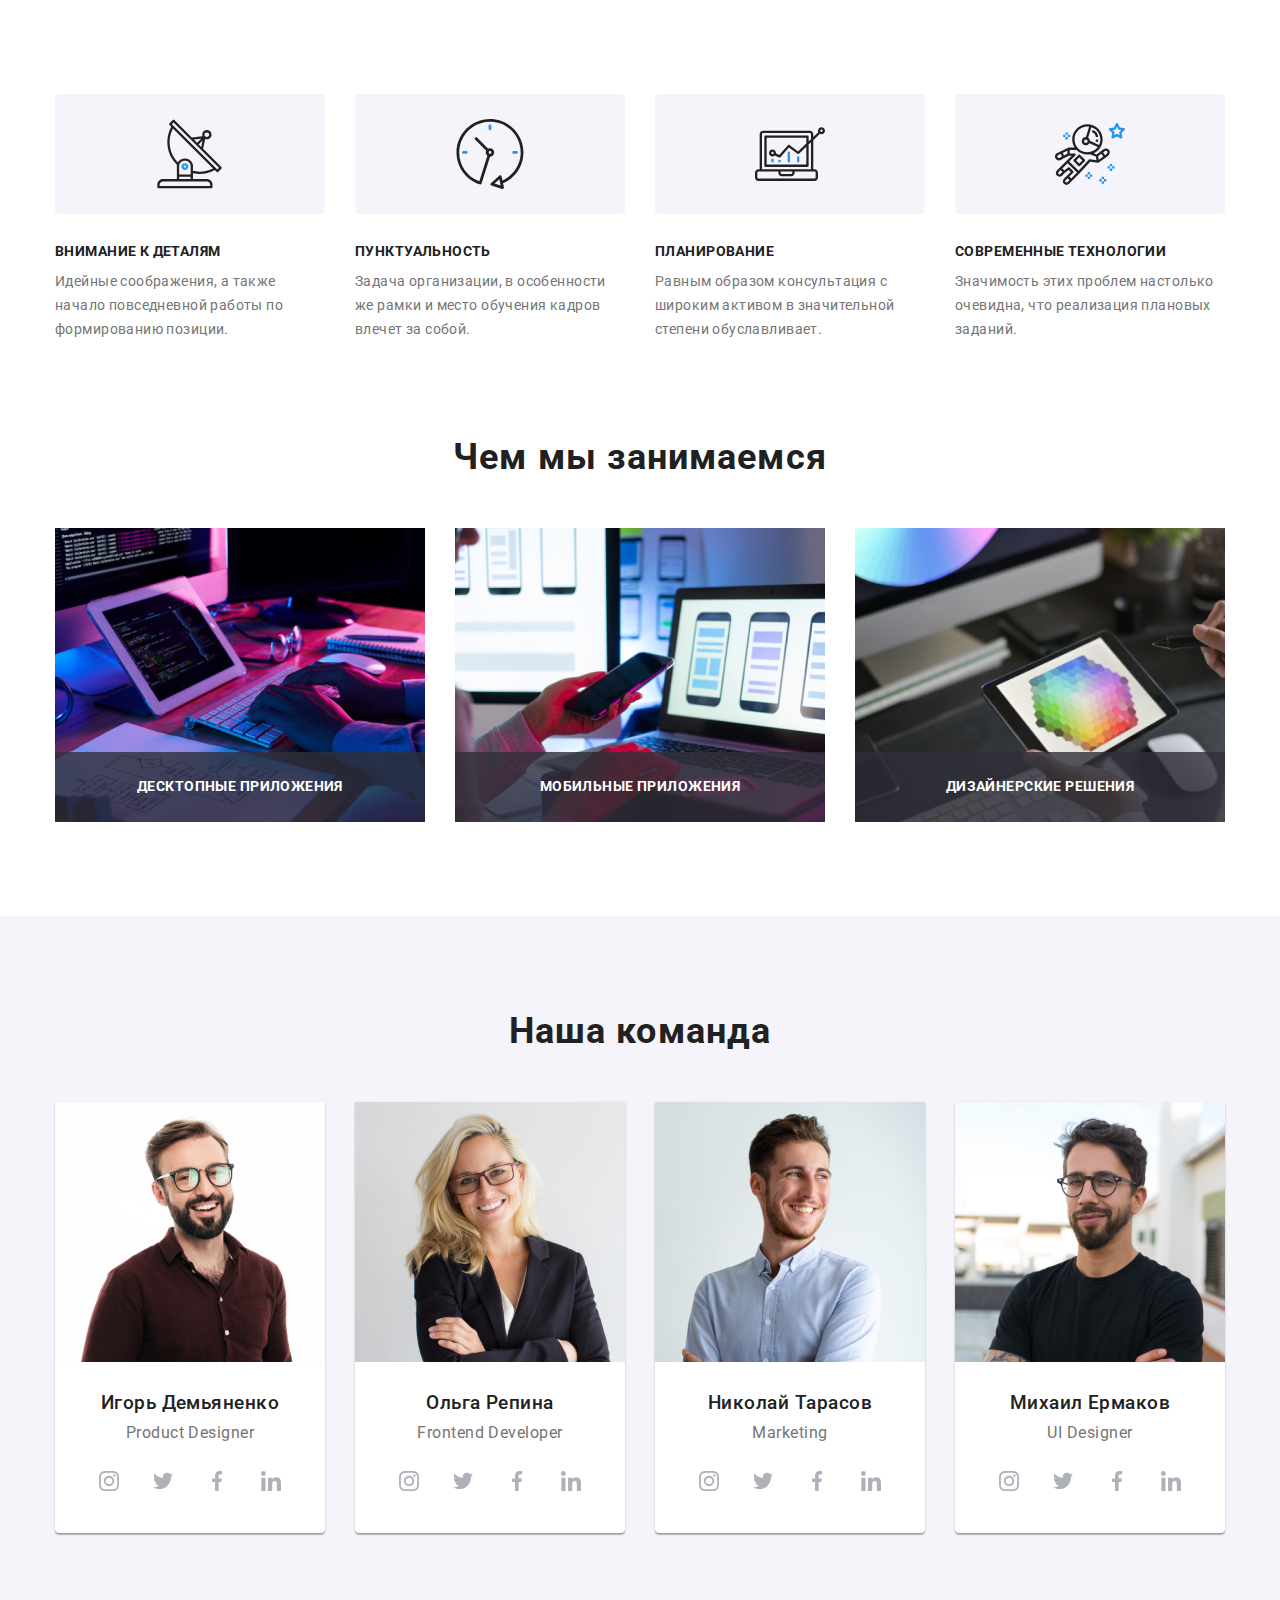
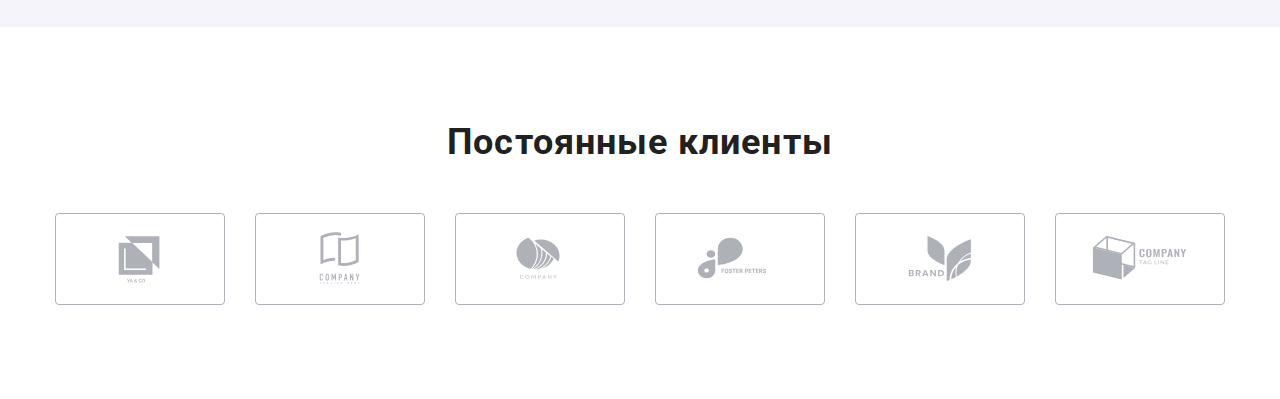
==== index.html @ 39d0bd43 "upd" ====
<!DOCTYPE html>
<html lang="ru">

<head>
    <meta charset="UTF-8">
    <meta http-equiv="X-UA-Compatible" content="IE=edge">
    <meta name="viewport" content="width=device-width, initial-scale=1.0">
    <title>WebStudio</title>
    <link
        href="https://fonts.googleapis.com/css2?family=Raleway:wght@700&family=Roboto:wght@400;500;700;900&display=swap"
        rel="stylesheet">
    <link rel="stylesheet"
        href="https://cdnjs.cloudflare.com/ajax/libs/modern-normalize/1.1.0/modern-normalize.min.css">
        <link rel="stylesheet" href="./css/main.css">
</head>

<body>
    <!-- <header>
        <div class="header container">
            <div class="logo">
                <a href="./index.html" class="logo__link link">
                    <span class="web">Web</span>
                    <span class="studio">Studio</span>
                </a>
            </div>
            <nav class="navmenu">
                <ul class="mkey list">
                    <li class="mkey__item">
                        <a href="./index.html" class="mkey__link link current">Студия</a>
                    </li>
                    <li class="mkey__item">
                        <a href="./portfolio.html" class="mkey__link link">Портфолио</a>
                    </li>
                    <li class="mkey__item">
                        <a href="#" class="mkey__link link">Контакти</a>
                    </li>
                </ul>
            </nav>
            <ul class="contacts list">
                <li class="contacts__item">
                    <a href="mailto:info@devstudio.com" class="contacts__link link">
                    <svg class="contacts__icon" width="16" height="12">
                        <use href="./image/sprite.svg#icon-mail"></use>
                    </svg>info@devstudio.com</a>
                </li>
                <li class="contacts__item">
                    <a href="tel:+380961111111" class="contacts__link link">
                    <svg class="contacts__icon" width="10" height="16">
                        <use href="./image/sprite.svg#icon-smartphone"></use>
                    </svg>+38 096 111 11 11</a>
                </li>
            </ul>
        </div>
    </header> -->
    <main>
        <!-- <section class="hero">
            <div class="container hero__container">
                <h1 class="hero__title">Эффективные решения<br>для вашего бизнеса</h1>
                <button type="button" class="button hero__button" data-modal-open>Заказать услугу</button>
            </div>
        </section> -->
        <section class="section">
            <div class="container">
                <ul class="peculiarities list">
                    <li class="peculiarities__detail">
                        <div class="peculiarities__card">
                            <svg class="peculiarities_icon" width="70" height="70">
                                <use href="./image/sprite.svg#icon-pic-antenna"></use>
                            </svg>
                        </div>
                        <h3 class="peculiarities__title">Внимание к деталям</h3>
                        <p class="peculiarities__text">Идейные соображения, а также начало повседневной работы по формированию позиции.</p>
                    </li>
                    <li class="peculiarities__detail">
                        <div class="peculiarities__card">
                            <svg class="peculiarities_icon" width="70" height="70">
                                <use href="./image/sprite.svg#icon-pic-clock"></use>
                            </svg>
                        </div>
                        <h3 class="peculiarities__title">Пунктуальность</h3>
                        <p class="peculiarities__text">Задача организации, в особенности же рамки и место обучения кадров влечет за собой.</p>
                    </li>
                    <li class="peculiarities__detail">
                        <div class="peculiarities__card">
                            <svg class="peculiarities_icon" width="70" height="70">
                                <use href="./image/sprite.svg#icon-pic-diagram"></use>
                            </svg>
                        </div>
                        <h3 class="peculiarities__title">Планирование</h3>
                        <p class="peculiarities__text">Равным образом консультация с широким активом в значительной степени обуславливает.</p>
                    </li>
                    <li class="peculiarities__detail">
                        <div class="peculiarities__card">
                            <svg class="peculiarities_icon" width="70" height="70">
                                <use href="./image/sprite.svg#icon-pic-astronaut"></use>
                            </svg>
                        </div>
                        <h3 class="peculiarities__title">Современные технологии</h3>
                        <p class="peculiarities__text">Значимость этих проблем настолько очевидна, что реализация плановых заданий.</p>
                    </li>
                </ul>
            </div>
        </section>
        <section class="work section">
            <div class="ourwork container">
                <h2 class="hcaption">Чем мы занимаемся</h2>
                <ul class="ourwork__list list">
                    <li class="ourwork__item">
                        <img src="image/wpwkeybord.jpg" alt="Руки набирающие текст на клавиатуре" width="370">
                        <p class="ourwork__text">Десктопные приложения</p>
                    </li>
                    <li class="ourwork__item">
                        <img src="image/wpwphone.jpg" alt="Человек держит в руках телефон" width="370">
                        <p class="ourwork__text">Мобильные приложения</p>
                    </li>
                    <li class="ourwork__item">
                        <img src="image/wpwtable.jpg" alt="Человек смотрин на планшет возле компютера" width="370">
                        <p class="ourwork__text">Дизайнерские решения</p>
                    </li>
                </ul>
            </div>
        </section>
        <section class="team section">
            <div class="container">
                <h2 class="hcaption">Наша команда</h2>
                <ul class="list ourteam">
                    <li class="team ourteam__list">
                        <div class="ourteam__employee">
                            <img src="image/team_demianov.jpg" alt="Мужчина в коричневой рубашке с бородой">
                            <div class="ourteam__text">
                                <h3 class="ourteam__firsname">Игорь Демьяненко</h3>
                                <p class="ourteam__post">Product Designer</p>
                                <ul class="list ourteam-social">
                                    <li class="ourteam-social__item">
                                        <a href="#" class="ourteam-social__link">
                                            <svg width="20" height="20">
                                                <use href="./image/sprite.svg#icon-logo-instagram"></use>
                                            </svg>
                                        </a>
                                    </li>
                                    <li class="ourteam-social__item">
                                        <a href="#" class="ourteam-social__link">
                                            <svg width="20" height="20">
                                                <use href="./image/sprite.svg#icon-logo-twiter"></use>
                                            </svg>
                                        </a>
                                    </li>
                                    <li class="ourteam-social__item">
                                        <a href="#" class="ourteam-social__link">
                                            <svg width="20" height="20">
                                                <use href="./image/sprite.svg#icon-logo-facebook"></use>
                                            </svg>
                                        </a>
                                    </li>
                                    <li class="ourteam-social__item">
                                        <a href="#" class="ourteam-social__link">
                                            <svg width="20" height="20">
                                                <use href="./image/sprite.svg#icon-logo-linkedin"></use>
                                            </svg>
                                        </a>
                                    </li>
                                </ul>
                            </div>
                        </div>
                    </li>
                    <li class="team ourteam__list">
                        <div class="ourteam__employee">
                            <img src="image/team_repina.jpg" alt="Женщина с светлыми волосами в чёрном пиджаке">
                            <div class="ourteam__text">
                                <h3 class="ourteam__firsname">Ольга Репина</h3>
                                <p class="ourteam__post">Frontend Developer</p>
                                <ul class="list ourteam-social">
                                    <li class="ourteam-social__item">
                                        <a href="#" class="ourteam-social__link">
                                            <svg width="20" height="20">
                                                <use href="./image/sprite.svg#icon-logo-instagram"></use>
                                            </svg>
                                        </a>
                                    </li>
                                    <li class="ourteam-social__item">
                                        <a href="#" class="ourteam-social__link">
                                            <svg width="20" height="20">
                                                <use href="./image/sprite.svg#icon-logo-twiter"></use>
                                            </svg>
                                        </a>
                                    </li>
                                    <li class="ourteam-social__item">
                                        <a href="#" class="ourteam-social__link">
                                            <svg width="20" height="20">
                                                <use href="./image/sprite.svg#icon-logo-facebook"></use>
                                            </svg>
                                        </a>
                                    </li>
                                    <li class="ourteam-social__item">
                                        <a href="#" class="ourteam-social__link">
                                            <svg width="20" height="20">
                                                <use href="./image/sprite.svg#icon-logo-linkedin"></use>
                                            </svg>
                                        </a>
                                    </li>
                                </ul>
                            </div>
                        </div>
                    </li>
                    <li class="team ourteam__list">
                        <div class="ourteam__employee">
                            <img src="image/team_tarasov.jpg" alt="Мужчина в голубой рубашке улыбается">
                            <div class="ourteam__text">
                                <h3 class="ourteam__firsname">Николай Тарасов</h3>
                                <p class="ourteam__post">Marketing</p>
                                <ul class="list ourteam-social">
                                    <li class="ourteam-social__item">
                                        <a href="#" class="ourteam-social__link">
                                            <svg width="20" height="20">
                                                <use href="./image/sprite.svg#icon-logo-instagram"></use>
                                            </svg>
                                        </a>
                                    </li>
                                    <li class="ourteam-social__item">
                                        <a href="#" class="ourteam-social__link">
                                            <svg width="20" height="20">
                                                <use href="./image/sprite.svg#icon-logo-twiter"></use>
                                            </svg>
                                        </a>
                                    </li>
                                    <li class="ourteam-social__item">
                                        <a href="#" class="ourteam-social__link">
                                            <svg width="20" height="20">
                                                <use href="./image/sprite.svg#icon-logo-facebook"></use>
                                            </svg>
                                        </a>
                                    </li>
                                    <li class="ourteam-social__item">
                                        <a href="#" class="ourteam-social__link">
                                            <svg width="20" height="20">
                                                <use href="./image/sprite.svg#icon-logo-linkedin"></use>
                                            </svg>
                                        </a>
                                    </li>
                                </ul>
                            </div>
                        </div>
                    </li>
                    <li class="team ourteam__list">
                        <div class="ourteam__employee">
                            <img src="image/team_ermakov.jpg" alt="Мужчина в чёрном джемпере с бородой и в очках">
                            <div class="ourteam__text">
                                <h3 class="ourteam__firsname">Михаил Ермаков</h3>
                                <p class="ourteam__post">UI Designer</p>
                                <ul class="list ourteam-social">
                                    <li class="ourteam-social__item">
                                        <a href="#" class="ourteam-social__link">
                                            <svg width="20" height="20">
                                                <use href="./image/sprite.svg#icon-logo-instagram"></use>
                                            </svg>
                                        </a>
                                    </li>
                                    <li class="ourteam-social__item">
                                        <a href="#" class="ourteam-social__link">
                                            <svg width="20" height="20">
                                                <use href="./image/sprite.svg#icon-logo-twiter"></use>
                                            </svg>
                                        </a>
                                    </li>
                                    <li class="ourteam-social__item">
                                        <a href="#" class="ourteam-social__link">
                                            <svg width="20" height="20">
                                                <use href="./image/sprite.svg#icon-logo-facebook"></use>
                                            </svg>
                                        </a>
                                    </li>
                                    <li class="ourteam-social__item">
                                        <a href="#" class="ourteam-social__link">
                                            <svg width="20" height="20">
                                                <use href="./image/sprite.svg#icon-logo-linkedin"></use>
                                            </svg>
                                        </a>
                                    </li>
                                </ul>
                            </div>
                        </div>
                    </li>
                </ul>
            </div>
        </section>
        <section class="section">
            <div class="container">
                <h2 class="hcaption">Постоянные клиенты</h2>
                <ul class="list client">
                    <li class="client__item">
                        <a href="#" class="client__link">
                        <svg width="106" height="60">
                            <use href="./image/sprite.svg#icon-logo-first-company"></use>
                        </svg>
                        </a>
                    </li>
                    <li class="client__item">
                        <a href="#" class="client__link">
                            <svg width="106" height="60">
                                <use href="./image/sprite.svg#icon-logo-second-company"></use>
                            </svg>
                        </a>
                    </li>
                    <li class="client__item">
                        <a href="#" class="client__link">
                            <svg width="106" height="60">
                                <use href="./image/sprite.svg#icon-logo-third-company"></use>
                            </svg>
                        </a>
                    </li>
                    <li class="client__item">
                        <a href="#" class="client__link">
                            <svg width="106" height="60">
                                <use href="./image/sprite.svg#icon-logo-fourth-company"></use>
                            </svg>
                        </a>
                    </li>
                    <li class="client__item">
                        <a href="#" class="client__link">
                            <svg width="106" height="60">
                                <use href="./image/sprite.svg#icon-logo-fifth-company"></use>
                            </svg>
                        </a>
                    </li>
                    <li class="client__item">
                        <a href="#" class="client__link">
                            <svg class="icon-decor" width="106" height="60">
                                <use href="./image/sprite.svg#icon-logo-sixth-company"></use>
                            </svg>
                        </a>
                    </li>
                </ul>
            </div>
        </section>
    </main>
    <!-- <footer class="basement footer-container">
        <div class="container line-footer">
            <div class="footer-contact">
                <div class="logo footer-logo">
                    <a href="./index.html" class="logo__link link">
                        <span class="web">Web</span>
                        <span class="fwhite">Studio</span>
                    </a>
                </div>
                <address>
                    <ul class="adress list">
                        <li class="adress__item">
                            <a href="#" class="adress__link link">г. Киев, пр-т Леси Украинки, 26</a>
                        </li>
                        <li class="adress__item">
                            <a href="mailto:info@devstudio.com" class="adress__link adress-cont link">info@devstudio.com</a>
                        </li>
                        <li class="adress__item">
                            <a href="tel:+380961111111" class="adress__link adress-cont link">+38 096 111 11 11</a>
                        </li>
                    </ul>
                </address>
            </div>
            <div class="footer-social">
                <h3 class="footer-title">присоединяйтесь</h3>
                <ul class="footer-social__list list">
                    <li class="footer-social__item">
                        <a href="#" class="footer-social__link">
                            <svg class="" width="20" height="20">
                                <use href="./image/sprite.svg#icon-logo-instagram"></use>
                            </svg>
                        </a>
                    </li>
                    <li class="footer-social__item">
                        <a href="#" class="footer-social__link">
                            <svg class="" width="20" height="20">
                                <use href="./image/sprite.svg#icon-logo-twiter"></use>
                            </svg>
                        </a>
                    </li>
                    <li class="footer-social__item">
                        <a href="#" class="footer-social__link">
                            <svg class="" width="20" height="20">
                                <use href="./image/sprite.svg#icon-logo-facebook"></use>
                            </svg>
                        </a>
                    </li>
                    <li class="footer-social__item">
                        <a href="#" class="footer-social__link">
                            <svg class="" width="20" height="20">
                                <use href="./image/sprite.svg#icon-logo-linkedin"></use>
                            </svg>
                        </a>
                    </li>
                </ul>
            </div>
            <div class="footer-mail">
                <h3 class="footer-title">Подпишитесь на рассылку</h3>
                <div class="footer-mail__button">
                    <label class="footer-mail__label" for="mail"></label>
                    <input type="email" class="footer-mail__input" name="mail" id="mail" placeholder="E-mail">
                    <button type="submit" class="button footer__button">Подписаться
                        <svg class="footer-mail__icon" width="24" height="24">
                            <use href="./image/sprite.svg#icon-send"></use>
                        </svg>
                    </button>
                </div>
            </div>
        </div>
    </footer> -->
    <div class="backdrop is-hidden" data-modal>
        <div class="modal">
            <button class="modal__close" data-modal-close>
                <svg width="18" height="18">
                    <use href="./image/sprite.svg#icon-close-button"></use>
                </svg>
            </button>
            <p class="modal-title">Оставьте свои данные, мы вам перезвоним</p>
           <form class="modal-form">
            <div class="modal-field">
                <label class="modal-field__label" for="name">Имя</label>
                <div class="modal-field__wrapper">
                    <input type="text" class="modal-field__input" name="name" id="name">
                    <svg class="modal-field__icon" width="18" height="18">
                        <use href="./image/sprite.svg#icon-person-black"></use>
                    </svg>
                </div>
            </div>
            <div class="modal-field">
                <label class="modal-field__label" for="tel">Телефон</label>
                <div class="modal-field__wrapper">
                    <input type="tel" class="modal-field__input" name="tel" id="tel">
                    <svg class="modal-field__icon" width="18" height="18">
                        <use href="./image/sprite.svg#icon-phone-black"></use>
                    </svg>
                </div>
            </div>
            <div class="modal-field">
                <label class="modal-field__label" for="email">Почта</label>
                <div class="modal-field__wrapper">
                    <input type="email" class="modal-field__input" name="email" id="email">
                    <svg class="modal-field__icon" width="18" height="18">
                        <use href="./image/sprite.svg#icon-email-black"></use>
                    </svg>
                </div>
            </div>
            <div class="modal-field modal-area">
                <label class="modal-field__label" for="comment">Комментарий</label>
                <textarea name="comment" id="comment" placeholder="Введите текст" class="modal-area__text"></textarea>
            </div>
            <div class="modal-field modal-checkbox">
                <input type="checkbox" class="modal-checkbox__input visually-hidden" name="policy" id="policy">
                <label for="policy" class="modal-checkbox__label">
                    <span class="modal-checkbox__span">
                        <svg class="modal-checkbox__icon" width="15" height="16">
                            <use href="./image/sprite.svg#icon-check-icon"></use>
                        </svg>
                    </span>Соглашаюсь с рассылкой и принимаю &nbsp; <a href="#" class="modal-checkbox__link"> Условия договора</a>
                </label>
            </div>
            <button type="submit" class="button modal-button">Отправить</button>
           </form>           
        </div>
    </div>
    <script src="./js/modal.js"></script>
</body>

</html>
---- css/main.css ----
@charset "UTF-8";
:root {
  --primary-text-color: #212121;
  --secondary-text-color: #757575;
  --accent-color: #2196f3;
  --primary-white-color: #ffffff;
  --footer-adress-color: rgba(255, 255, 255, 0.6);
}

body {
  color: var(--primary-text-color);
  font-family: "Roboto", sans-serif;
  letter-spacing: 0.03em;
  position: relative;
  display: block;
}

main {
  position: relative;
  display: block;
}

h1,
h2,
h3,
h4,
h5,
h6,
p {
  margin: 0;
}

ul {
  margin: 0;
  padding: 0;
}

img {
  display: block;
  width: 100%;
}

.list {
  list-style-type: none;
}

.link {
  text-decoration: none;
}

.container {
  margin: 0 auto;
  padding: 0 15px;
}

@media screen and (min-width: 480px) {
  .container {
    width: 480px;
  }
}

@media screen and (min-width: 768px) {
  .container {
    width: 768px;
  }
}

@media screen and (min-width: 1200px) {
  .container {
    width: 1200px;
  }
}

.section {
  padding: 60px 0;
}

@media screen and (min-width: 1200px) {
  .section {
    padding: 94px 0;
  }
}

.visually-hidden {
  position: absolute;
  white-space: nowrap;
  width: 1px;
  height: 1px;
  overflow: hidden;
  border: 0;
  padding: 0;
  clip: rect(0 0 0 0);
  clip-path: inset(50%);
  margin: -1px;
}

.hcaption {
  margin-bottom: 30px;
  color: var(--primary-text-color);
  text-align: center;
  font-weight: 700;
  font-size: 28px;
  line-height: 33px;
  letter-spacing: 0.03em;
}

@media screen and (min-width: 1200px) {
  .hcaption {
    font-weight: 700;
    font-size: 36px;
    line-height: 42px;
    letter-spacing: 0.03em;
    margin-bottom: 50px;
  }
}

.hero__button {
  margin: 0 auto;
  padding: 10px 32px;
}

.footer__button {
  margin: 0 auto;
  padding: 10px 28px;
}

.modal-button {
  margin: 0 auto;
  margin-top: 30px;
  padding: 10px 55px;
}

.button {
  display: flex;
  align-items: center;
  text-align: center;
  font-size: 16px;
  font-weight: 700;
  line-height: calc(30 / 16);
  letter-spacing: 0.06em;
  background-color: var(--accent-color);
  color: var(--primary-white-color);
  border-color: transparent;
  border-radius: 4px;
  box-shadow: 0px 4px 4px rgba(0, 0, 0, 0.15);
  cursor: pointer;
}

.backdrop {
  position: fixed;
  top: 0;
  left: 0;
  width: 100vw;
  height: 100vh;
  background-color: rgba(0, 0, 0, 0.2);
}

.backdrop.is-hidden {
  visibility: hidden;
  opacity: 0;
  pointer-events: none;
}

.modal {
  position: absolute;
  top: 50%;
  left: 50%;
  transform: translate(-50%, -50%);
  min-width: 528px;
  min-height: 581px;
  background-color: var(--primary-white-color);
  box-shadow: 0px 1px 3px rgba(0, 0, 0, 0.12), 0px 1px 1px rgba(0, 0, 0, 0.14), 0px 2px 1px rgba(0, 0, 0, 0.2);
  border-radius: 4px;
  padding: 40px;
}

.modal__close {
  position: absolute;
  top: 8px;
  right: 8px;
  background-color: #ffffff;
  border-color: transparent;
  border-radius: 50%;
  width: 30px;
  height: 30px;
  display: flex;
  align-items: center;
  justify-content: center;
  transition: fill 250ms cubic-bezier(0.4, 0, 0.2, 1);
  border: 1px solid rgba(0, 0, 0, 0.1);
  cursor: pointer;
}

.modal__close:hover, .modal__close:focus {
  fill: #2196f3;
}

.modal-title {
  font-size: 20px;
  font-weight: 700;
  line-height: 1.15;
  letter-spacing: 0.03em;
  text-align: center;
  color: var(--primary-text-color);
  margin-bottom: 12px;
}

.modal-field__label {
  font-size: 12px;
  font-weight: 400;
  line-height: 1.16;
  letter-spacing: 0.01em;
  color: #757575;
}

.modal-field__wrapper {
  position: relative;
  margin-top: 4px;
}

.modal-field__input {
  width: 100%;
  height: 40px;
  padding-left: 42px;
  padding-right: 10px;
  border: 1px solid rgba(33, 33, 33, 0.2);
  border-radius: 4px;
  margin-bottom: 10px;
  display: flex;
  align-items: center;
  justify-content: center;
  transition: border-color 250ms cubic-bezier(0.4, 0, 0.2, 1);
}

.modal-field__input:hover, .modal-field__input:focus {
  border-color: var(--accent-color);
}

.modal-field__input:hover + .modal-field__icon {
  fill: var(--accent-color);
}

.modal-field__input:focus + .modal-field__icon {
  fill: var(--accent-color);
}

.modal-field__icon {
  display: block;
  position: absolute;
  margin-left: 14px;
  top: 50%;
  transform: translateY(-50%);
}

.modal-area {
  margin-bottom: 20px;
}

.modal-area__text {
  height: 96px;
  width: 100%;
  margin-top: 4px;
  padding: 12px 16px;
  border: 1px solid rgba(33, 33, 33, 0.2);
  border-radius: 4px;
  resize: none;
  outline: none;
  transition: border-color 250ms cubic-bezier(0.4, 0, 0.2, 1);
  font-size: 14px;
  font-weight: 400;
  line-height: 1.14;
  letter-spacing: 0.01em;
}

.modal-area__text:hover, .modal-area__text:focus {
  border-color: #2196f3;
}

.modal-area__text::placeholder {
  color: rgba(117, 117, 117, 0.5);
}

.modal-checkbox__label {
  display: flex;
  align-items: center;
  justify-content: center;
  font-size: 14px;
  font-weight: 400;
  line-height: 1.71;
  letter-spacing: 0.03em;
  color: #757575;
}

.modal-checkbox__span {
  width: 15px;
  height: 16px;
  border: 1px solid var(--primary-text-color);
  border-radius: 2px;
  margin-right: 5px;
  display: flex;
  align-items: center;
  justify-content: center;
  margin-right: 8px;
}

.modal-checkbox__link {
  color: var(--accent-color);
  text-decoration-skip-ink: none;
}

/* ?  - не знал как сделать */
.modal-checkbox__input:checked + .modal-checkbox__label .modal-checkbox__span {
  background-color: var(--accent-color);
  border: none;
}

.modal-checkbox__input:checked + .modal-checkbox__label .modal-checkbox__icon {
  fill: #ffffff;
}

.header-border {
  border-bottom: 1px solid #ececec;
}

.header {
  display: flex;
  justify-content: space-between;
  align-items: center;
  padding-top: 24px;
  padding-bottom: 24px;
}

.logo {
  margin-right: 93px;
}

.logo__link {
  font-family: "Raleway", sans-serif;
  display: flex;
  align-items: center;
  justify-content: center;
  font-size: 26px;
  font-weight: 500;
  line-height: 1.2;
  letter-spacing: 0.03em;
}

.logo__link .web {
  color: var(--accent-color);
}

.logo__link .studio {
  color: var(--primary-text-color);
}

.logo__link .fwhite {
  color: var(--primary-white-color);
}

.mkey {
  display: flex;
}

.mkey__item {
  margin-right: 50px;
}

.mkey__item:last-child {
  margin-right: 0;
}

.mkey__link {
  color: var(--primary-text-color);
  font-size: 14px;
  font-weight: 500;
  line-height: 1.14;
  letter-spacing: 0.02em;
  transition: color 250ms cubic-bezier(0.4, 0, 0.2, 1);
}

.mkey__link:hover, .mkey__link:focus {
  color: var(--accent-color);
}

.contacts {
  display: flex;
  margin-left: auto;
}

.contacts__item {
  margin-right: 30px;
}

.contacts__item:last-child {
  margin-right: 0;
}

.contacts__link {
  display: flex;
  align-items: center;
  justify-content: center;
  font-size: 14px;
  font-weight: 500;
  line-height: 1.14;
  letter-spacing: 0.02em;
  fill: var(--secondary-text-color);
  color: var(--secondary-text-color);
  transition: fill 250ms cubic-bezier(0.4, 0, 0.2, 1), color 250ms cubic-bezier(0.4, 0, 0.2, 1);
}

.contacts__link:hover, .contacts__link:focus {
  fill: var(--accent-color);
  color: var(--accent-color);
}

.contacts__icon {
  margin-right: 10px;
}

.current {
  position: relative;
}

.current::after {
  content: "";
  position: absolute;
  bottom: -31px;
  left: 0;
  width: 100%;
  height: 4px;
  background-color: #2196f3;
  border-radius: 2px;
}

.hero {
  margin-right: auto;
  margin-left: auto;
  max-width: 1600px;
  height: 600px;
  background-color: #212121;
  background-image: linear-gradient(to right, rgba(47, 48, 58, 0.4), rgba(47, 48, 58, 0.4)), url(../image/bgphoto.jpg);
  background-repeat: no-repeat;
  background-position: center;
  background-size: cover;
}

.hero__container {
  padding: 200px 0;
}

.hero__title {
  color: var(--primary-white-color);
  font-size: 44px;
  font-weight: 900;
  line-height: 1.36;
  letter-spacing: 0.06em;
  text-transform: uppercase;
  text-align: center;
  margin-bottom: 30px;
}

.peculiarities {
  margin-bottom: -30px;
}

@media screen and (min-width: 768px) {
  .peculiarities {
    display: flex;
    flex-wrap: wrap;
    margin-right: -30px;
  }
}

.peculiarities__detail {
  margin-bottom: 30px;
}

@media screen and (min-width: 768px) {
  .peculiarities__detail {
    width: calc(100% / 2 - 30px);
    margin-right: 30px;
  }
}

@media screen and (min-width: 1200px) {
  .peculiarities__detail {
    display: flex;
    flex-direction: column;
    width: calc(100% / 4 - 30px);
    margin-right: 30px;
  }
}

.peculiarities__card {
  background: #f5f4fa;
  border-radius: 4px;
  height: 120px;
  margin-bottom: 30px;
  display: flex;
  align-items: center;
  justify-content: center;
}

.peculiarities__title {
  color: var(--primary-text-color);
  font-size: 14px;
  font-weight: 700;
  line-height: 1.14;
  letter-spacing: 0.03em;
  text-transform: uppercase;
  margin-bottom: 10px;
  text-align: center;
}

@media screen and (min-width: 768px) {
  .peculiarities__title {
    text-align: start;
  }
}

.peculiarities__text {
  color: var(--secondary-text-color);
  font-size: 14px;
  font-weight: 400;
  line-height: 1.71;
  letter-spacing: 0.03em;
}

.work {
  padding-top: 0;
  display: none;
}

@media screen and (min-width: 1200px) {
  .work {
    display: block;
  }
}

.ourwork__list {
  display: flex;
}

.ourwork__item {
  display: flex;
  align-items: center;
  justify-content: center;
  text-align: center;
  margin-right: 30px;
  position: relative;
}

.ourwork__item:last-child {
  margin-right: 0;
}

.ourwork__text {
  padding: 27px 0;
  position: absolute;
  width: 100%;
  min-height: 70px;
  bottom: 0;
  background-color: rgba(47, 48, 58, 0.8);
  font-size: 14px;
  font-weight: 700;
  line-height: 1.14;
  letter-spacing: 0.03em;
  text-align: center;
  text-transform: uppercase;
  color: var(--primary-white-color);
  cursor: default;
}

.team {
  background: #f5f4fa;
}

.ourteam {
  margin-bottom: -30px;
}

@media screen and (min-width: 768px) {
  .ourteam {
    display: flex;
    flex-wrap: wrap;
    margin-right: -30px;
  }
}

.ourteam__list {
  margin-bottom: 30px;
}

@media screen and (min-width: 768px) {
  .ourteam__list {
    width: calc(100% / 2 - 30px);
    margin-right: 30px;
  }
}

@media screen and (min-width: 1200px) {
  .ourteam__list {
    width: calc(100% / 4 - 30px);
  }
}

.ourteam__employee {
  background-color: var(--primary-white-color);
  box-shadow: 0px 1px 3px rgba(0, 0, 0, 0.12), 0px 1px 1px rgba(0, 0, 0, 0.14), 0px 2px 1px rgba(0, 0, 0, 0.2);
  border-radius: 0px 0px 4px 4px;
}

.ourteam__text {
  font-size: 16px;
  font-weight: 400;
  line-height: 1.18;
  letter-spacing: 0.03em;
  text-align: center;
  padding: 30px 0 24px 0;
}

@media screen and (min-width: 1200px) {
  .ourteam__text {
    padding: 30px 0;
  }
}

.ourteam__firsname {
  color: var(--primary-text-color);
  font-weight: 500;
  margin-bottom: 10px;
}

.ourteam__post {
  color: var(--secondary-text-color);
  margin-bottom: 16px;
}

.ourteam-social {
  display: flex;
  align-items: center;
  justify-content: center;
}

.ourteam-social__item {
  margin-right: 10px;
}

.ourteam-social__item:last-child {
  margin-right: 0;
}

.ourteam-social__link {
  width: 44px;
  height: 44px;
  border-radius: 50%;
  display: flex;
  align-items: center;
  justify-content: center;
  fill: #afb1b8;
  transition: background-color 250ms cubic-bezier(0.4, 0, 0.2, 1), fill 250ms cubic-bezier(0.4, 0, 0.2, 1);
}

.ourteam-social__link:hover, .ourteam-social__link:focus {
  background-color: var(--accent-color);
  fill: var(--primary-white-color);
}

.client {
  display: flex;
  flex-wrap: wrap;
  margin-bottom: -30px;
  margin-left: -30px;
}

.client__item {
  width: 170px;
  height: 92px;
  display: flex;
  align-items: center;
  justify-content: center;
  border: 1px solid #afb1b8;
  box-sizing: border-box;
  border-radius: 4px;
  transition: border 250ms cubic-bezier(0.4, 0, 0.2, 1);
  margin-left: 30px;
  margin-bottom: 30px;
  width: calc(100% / 2 - 30px);
}

.client__item:hover, .client__item:focus {
  border-color: var(--accent-color);
}

@media screen and (min-width: 768px) {
  .client__item {
    width: calc(100% / 3 - 30px);
  }
}

@media screen and (min-width: 1200px) {
  .client__item {
    width: calc(100% / 6 - 30px);
  }
}

.client__link {
  display: flex;
  align-items: center;
  justify-content: center;
  width: 170px;
  height: 92px;
  fill: #afb1b8;
  transition: fill 250ms cubic-bezier(0.4, 0, 0.2, 1);
}

.client__link:hover, .client__link:focus {
  fill: var(--accent-color);
}

.basement {
  background-color: #2f303a;
  display: flex;
}

.footer-container {
  padding-top: 60px;
  padding-bottom: 60px;
}

.line-footer {
  display: flex;
  align-items: baseline;
}

.footer-contact {
  margin-right: 70px;
}

.footer-logo {
  margin-bottom: 20px;
}

.adress__link {
  margin-bottom: 9px;
  font-style: normal;
  color: var(--primary-white-color);
  font-size: 14px;
  font-weight: 400;
  line-height: 1.71;
  letter-spacing: 0.03em;
  transition: color 250ms cubic-bezier(0.4, 0, 0.2, 1);
}

.adress__link:hover, .adress__link:focus {
  color: var(--accent-color);
}

.adress__link:last-child {
  margin-bottom: 0;
}

.adress-cont {
  color: var(--footer-adress-color);
}

.footer-social {
  display: flex;
  flex-direction: column;
}

.footer-title {
  font-size: 14px;
  font-weight: 700;
  line-height: 1.14;
  letter-spacing: 0.03em;
  text-transform: uppercase;
  margin-bottom: 20px;
  color: var(--primary-white-color);
}

.footer-social__list {
  display: flex;
}

.footer-social__item {
  margin-right: 10px;
}

.footer-social__item:last-child {
  margin-right: 0;
}

.footer-social__link {
  width: 44px;
  height: 44px;
  border-radius: 50%;
  display: flex;
  align-items: center;
  justify-content: center;
  fill: var(--primary-white-color);
  background-color: rgba(255, 255, 255, 0.1);
  transition: background-color 250ms cubic-bezier(0.4, 0, 0.2, 1);
}

.footer-social__link:hover, .footer-social__link:focus {
  background-color: var(--accent-color);
}

.footer-mail {
  margin-left: 93px;
}

.footer-mail__button {
  display: flex;
  align-items: center;
  justify-content: center;
}

.footer-mail__input {
  width: 358px;
  height: 50px;
  padding: 15px 16px;
  background-color: inherit;
  border: 1px solid rgba(255, 255, 255, 0.3);
  box-sizing: border-box;
  filter: drop-shadow(0px 4px 4px rgba(0, 0, 0, 0.15));
  border-radius: 4px;
  margin-right: 12px;
  font-size: 16px;
  font-weight: 400;
  line-height: 1.25;
  letter-spacing: 0.03em;
  display: flex;
  align-items: center;
  justify-content: center;
  color: var(--primary-white-color);
}

.footer-mail__input::placeholder {
  color: rgba(255, 255, 255, 0.6);
}

.footer-mail__icon {
  margin-left: 10px;
}

.portfolio-key {
  display: flex;
  justify-content: center;
  margin-bottom: 50px;
}

.portfolio-key__list {
  margin-right: 8px;
}

.portfolio-key__list:last-child {
  margin-right: 0;
}

.portfolio-key__button {
  color: var(--primary-text-color);
  background-color: #f5f4fa;
  font-family: inherit;
  font-size: 16px;
  font-weight: 500;
  line-height: 1.6;
  letter-spacing: 0.03em;
  border-radius: 4px;
  padding: 6px 22px;
  border-color: transparent;
  transition: color 250ms cubic-bezier(0.4, 0, 0.2, 1), background-color 250ms cubic-bezier(0.4, 0, 0.2, 1);
  cursor: pointer;
}

.portfolio-key__button:hover, .portfolio-key__button:focus {
  color: var(--primary-white-color);
  background-color: var(--accent-color);
  box-shadow: 0px 3px 1px rgba(0, 0, 0, 0.1), 0px 1px 2px rgba(0, 0, 0, 0.08), 0px 2px 2px rgba(0, 0, 0, 0.12);
}

.allworks {
  display: flex;
  flex-wrap: wrap;
}

.allworks__list {
  margin-right: 30px;
  margin-bottom: 30px;
}

.allworks__list:hover, .allworks__list:focus {
  box-shadow: 0px 1px 1px rgba(0, 0, 0, 0.12), 0px 4px 4px rgba(0, 0, 0, 0.06), 1px 4px 6px rgba(0, 0, 0, 0.16);
}

.allworks__list:nth-child(3n + 3) {
  margin-right: 0;
}

.allworks__list:nth-child(n + 7) {
  margin-bottom: 0;
}

.allworks__card {
  position: relative;
  overflow: hidden;
}

.allworks__text {
  position: absolute;
  top: 0;
  left: 0;
  padding: 63px 24px;
  font-style: normal;
  font-size: 18px;
  font-weight: 400;
  line-height: 1.55;
  letter-spacing: 0.03em;
  color: var(--primary-white-color);
  height: 100%;
  width: 100%;
  background-color: rgba(33, 150, 243, 0.9);
  transform: translateY(100%);
  transition: 250ms;
  overflow: auto;
}

.allworks__link:hover .allworks__text {
  transform: translateY(0);
}

.allworks__links .allworks__text {
  transform: translateY(0);
}

.card-text {
  border: 1px solid #eeeeee;
  padding: 20px 24px;
}

.card-text__title {
  color: var(--primary-text-color);
  font-size: 18px;
  line-height: 2;
  letter-spacing: 0.06em;
  margin-bottom: 4px;
}

.card-text__pretitle {
  color: var(--secondary-text-color);
  line-height: 1.87;
}
/*# sourceMappingURL=main.css.map */
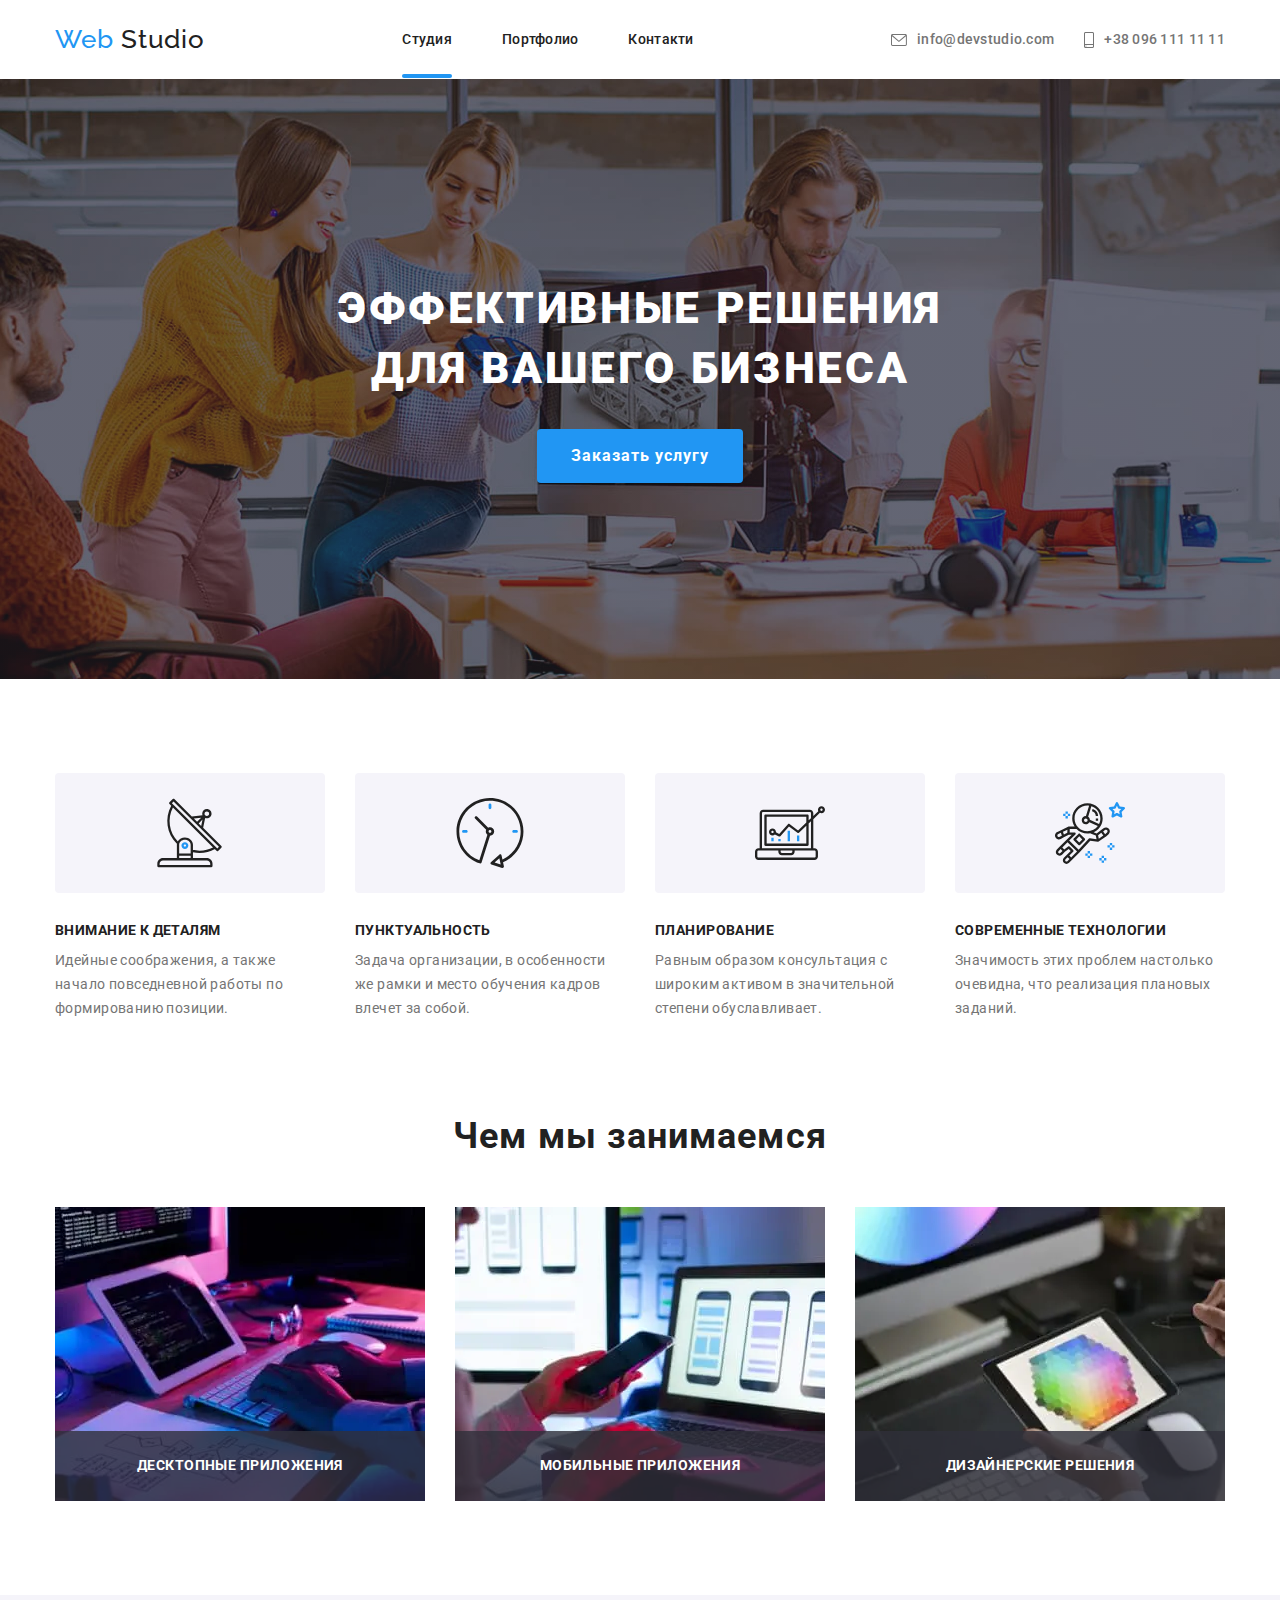
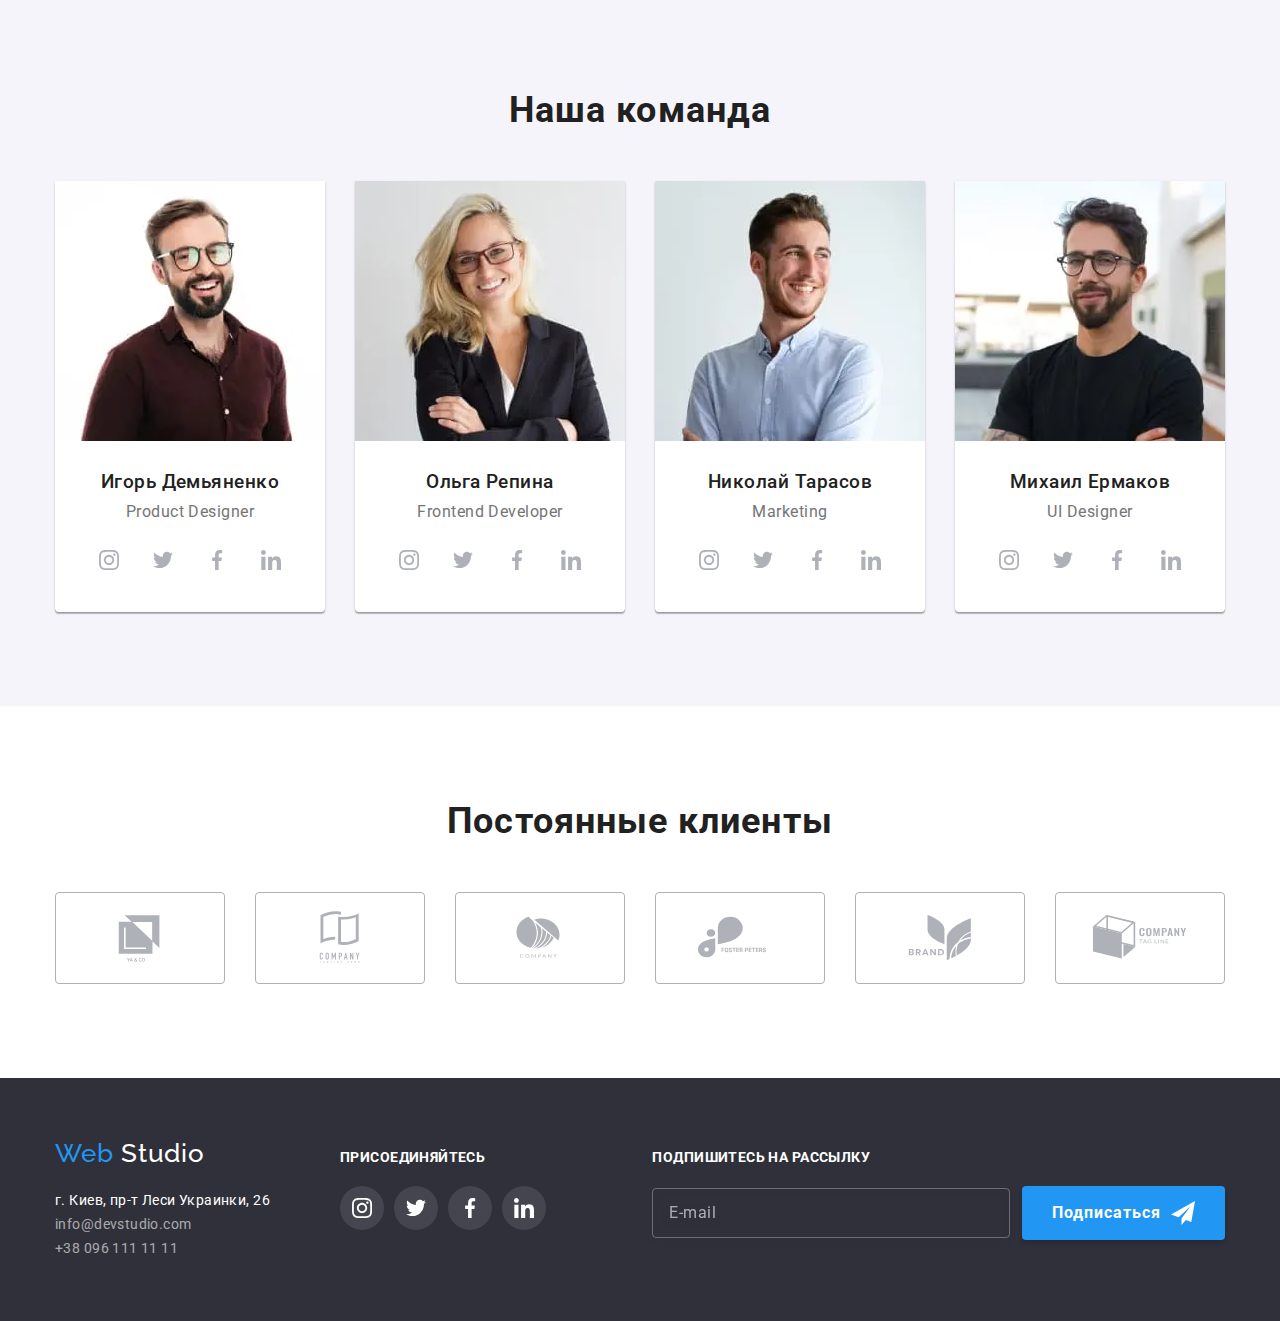
==== commit 520117ce: "upd 8 hw" ====
--- a/index.html
+++ b/index.html
@@ -6,23 +6,26 @@
     <meta http-equiv="X-UA-Compatible" content="IE=edge">
     <meta name="viewport" content="width=device-width, initial-scale=1.0">
     <title>WebStudio</title>
-    <link
-        href="https://fonts.googleapis.com/css2?family=Raleway:wght@700&family=Roboto:wght@400;500;700;900&display=swap"
-        rel="stylesheet">
+    <link rel="stylesheet" 
+        href="https://fonts.googleapis.com/css2?family=Raleway:wght@700&family=Roboto:wght@400;500;700;900&display=swap">
     <link rel="stylesheet"
         href="https://cdnjs.cloudflare.com/ajax/libs/modern-normalize/1.1.0/modern-normalize.min.css">
-        <link rel="stylesheet" href="./css/main.css">
+    <link rel="stylesheet" href="./css/main.css">
 </head>
 
 <body>
-    <!-- <header>
+    <header>
         <div class="header container">
             <div class="logo">
                 <a href="./index.html" class="logo__link link">
                     <span class="web">Web</span>
                     <span class="studio">Studio</span>
                 </a>
-            </div>
+                <button type="button" class="menu-open" mobile-menu-open>
+                    <svg width="40" height="40">
+                        <use href="./image/sprite.svg#icon-open-menu"></use>
+                    </svg>
+                </button>
             <nav class="navmenu">
                 <ul class="mkey list">
                     <li class="mkey__item">
@@ -51,14 +54,14 @@
                 </li>
             </ul>
         </div>
-    </header> -->
+    </header>
     <main>
-        <!-- <section class="hero">
+        <section class="hero">
             <div class="container hero__container">
                 <h1 class="hero__title">Эффективные решения<br>для вашего бизнеса</h1>
                 <button type="button" class="button hero__button" data-modal-open>Заказать услугу</button>
             </div>
-        </section> -->
+        </section>
         <section class="section">
             <div class="container">
                 <ul class="peculiarities list">
@@ -106,15 +109,45 @@
                 <h2 class="hcaption">Чем мы занимаемся</h2>
                 <ul class="ourwork__list list">
                     <li class="ourwork__item">
-                        <img src="image/wpwkeybord.jpg" alt="Руки набирающие текст на клавиатуре" width="370">
+                        <picture>
+                            <source srcset="
+                                ./image/desktop/whattodo-1-1200@1x.webp 1x,
+                                ./image/desktop/whattodo-1-1200@2x.webp 2x
+                                " type="image/webp" media="(min-width: 1200px)" />
+                            <source srcset="
+                                ./image/desktop/whattodo-1-1200@1x.jpg 1x,
+                                ./image/desktop/whattodo-1-1200@2x.jpg 2x
+                                " media="(min-width: 1200px)" />
+                            <img src="./image/desktop/whattodo-1-1200@1x.jpg" loading="lazy" alt="Человек печатает текст на клавиатуре"/>
+                        </picture>
                         <p class="ourwork__text">Десктопные приложения</p>
                     </li>
                     <li class="ourwork__item">
-                        <img src="image/wpwphone.jpg" alt="Человек держит в руках телефон" width="370">
+                        <picture>
+                            <source srcset="
+                                ./image/desktop/whattodo-2-1200@1x.webp 1x,
+                                ./image/desktop/whattodo-2-1200@2x.webp 2x
+                                " type="image/webp" media="(min-width: 1200px)" />
+                            <source srcset="
+                                ./image/desktop/whattodo-2-1200@1x.jpg 1x,
+                                ./image/desktop/whattodo-2-1200@2x.jpg 2x
+                                " media="(min-width: 1200px)" />
+                            <img src="./image/desktop/whattodo-2-1200@1x.jpg" loading="lazy" alt="Человек держит в руках телефон" />
+                        </picture>
                         <p class="ourwork__text">Мобильные приложения</p>
                     </li>
                     <li class="ourwork__item">
-                        <img src="image/wpwtable.jpg" alt="Человек смотрин на планшет возле компютера" width="370">
+                        <picture>
+                            <source srcset="
+                                ./image/desktop/whattodo-3-1200@1x.webp 1x,
+                                ./image/desktop/whattodo-3-1200@2x.webp 2x
+                                " type="image/webp" media="(min-width: 1200px)" />
+                            <source srcset="
+                                ./image/desktop/whattodo-3-1200@1x.jpg 1x,
+                                ./image/desktop/whattodo-3-1200@2x.jpg 2x
+                                " media="(min-width: 1200px)" />
+                            <img src="./image/desktop/whattodo-2-1200@1x.jpg" loading="lazy" alt="Человек смотрин на планшет возле компютера" />
+                        </picture>
                         <p class="ourwork__text">Дизайнерские решения</p>
                     </li>
                 </ul>
@@ -126,7 +159,33 @@
                 <ul class="list ourteam">
                     <li class="team ourteam__list">
                         <div class="ourteam__employee">
-                            <img src="image/team_demianov.jpg" alt="Мужчина в коричневой рубашке с бородой">
+                            <picture>
+                                <source srcset="
+                                    ./image/desktop/team-1-1200@1x.webp 1x,
+                                    ./image/desktop/team-1-1200@2x.webp 2x
+                                    " type="image/webp" media="(min-width: 1200px)" />
+                                <source srcset="
+                                    ./image/tablet/team-1-768@1x.webp 1x,
+                                    ./image/tablet/team-1-768@2x.webp 2x
+                                    " type="image/webp" media="(min-width: 768px)" />
+                                <source srcset="
+                                    ./image/mobile/team-1-480@1x.webp 1x,
+                                    ./image/mobile/team-1-480@2x.webp 2x
+                                    " type="image/webp" media="(max-width: 767px)" />
+                                <source srcset="
+                                    ./image/desktop/team-1-1200@1x.jpg 1x,
+                                    ./image/desktop/team-1-1200@2x.jpg 2x
+                                    " media="(min-width: 1200px)" />
+                                <source srcset="
+                                    ./image/tablet/team-1-768@1x.jpg 1x,
+                                    ./image/tablet/team-1-768@2x.jpg 2x
+                                    " media="(min-width: 768px)" />
+                                <source srcset="
+                                    ./image/mobile/team-1-480@1x.jpg 1x,
+                                    ./image/mobile/team-1-480@2x.jpg 2x
+                                    " media="(max-width: 767px)" />
+                                <img src="./image/mobile/team-1-480@1x.jpg" loading="lazy" alt="Мужчина в коричневой рубашке с бородой"/>
+                            </picture>
                             <div class="ourteam__text">
                                 <h3 class="ourteam__firsname">Игорь Демьяненко</h3>
                                 <p class="ourteam__post">Product Designer</p>
@@ -165,7 +224,33 @@
                     </li>
                     <li class="team ourteam__list">
                         <div class="ourteam__employee">
-                            <img src="image/team_repina.jpg" alt="Женщина с светлыми волосами в чёрном пиджаке">
+                            <picture>
+                                <source srcset="
+                                    ./image/desktop/team-2-1200@1x.webp 1x,
+                                    ./image/desktop/team-2-1200@2x.webp 2x
+                                    " type="image/webp" media="(min-width: 1200px)" />
+                                <source srcset="
+                                    ./image/tablet/team-2-768@1x.webp 1x,
+                                    ./image/tablet/team-2-768@2x.webp 2x
+                                    " type="image/webp" media="(min-width: 768px)" />
+                                <source srcset="
+                                    ./image/mobile/team-2-480@1x.webp 1x,
+                                    ./image/mobile/team-2-480@2x.webp 2x
+                                    " type="image/webp" media="(max-width: 767px)" />
+                                <source srcset="
+                                    ./image/desktop/team-2-1200@1x.jpg 1x,
+                                    ./image/desktop/team-2-1200@2x.jpg 2x
+                                    " media="(min-width: 1200px)" />
+                                <source srcset="
+                                    ./image/tablet/team-2-768@1x.jpg 1x,
+                                    ./image/tablet/team-2-768@2x.jpg 2x
+                                    " media="(min-width: 768px)" />
+                                <source srcset="
+                                    ./image/mobile/team-2-480@1x.jpg 1x,
+                                    ./image/mobile/team-2-480@2x.jpg 2x
+                                    " media="(max-width: 767px)" />
+                                <img src="./image/mobile/team-2-480@1x.jpg" loading="lazy" alt="Женщина с светлыми волосами в чёрном пиджаке"/>
+                            </picture>
                             <div class="ourteam__text">
                                 <h3 class="ourteam__firsname">Ольга Репина</h3>
                                 <p class="ourteam__post">Frontend Developer</p>
@@ -204,7 +289,33 @@
                     </li>
                     <li class="team ourteam__list">
                         <div class="ourteam__employee">
-                            <img src="image/team_tarasov.jpg" alt="Мужчина в голубой рубашке улыбается">
+                            <picture>
+                                <source srcset="
+                                    ./image/desktop/team-3-1200@1x.webp 1x,
+                                    ./image/desktop/team-3-1200@2x.webp 2x
+                                    " type="image/webp" media="(min-width: 1200px)" />
+                                <source srcset="
+                                    ./image/tablet/team-3-768@1x.webp 1x,
+                                    ./image/tablet/team-3-768@2x.webp 2x
+                                    " type="image/webp" media="(min-width: 768px)" />
+                                <source srcset="
+                                    ./image/mobile/team-3-480@1x.webp 1x,
+                                    ./image/mobile/team-3-480@2x.webp 2x
+                                    " type="image/webp" media="(max-width: 767px)" />
+                                <source srcset="
+                                    ./image/desktop/team-3-1200@1x.jpg 1x,
+                                    ./image/desktop/team-3-1200@2x.jpg 2x
+                                    " media="(min-width: 1200px)" />
+                                <source srcset="
+                                    ./image/tablet/team-3-768@1x.jpg 1x,
+                                    ./image/tablet/team-3-768@2x.jpg 2x
+                                    " media="(min-width: 768px)" />
+                                <source srcset="
+                                    ./image/mobile/team-3-480@1x.jpg 1x,
+                                    ./image/mobile/team-3-480@2x.jpg 2x
+                                    " media="(max-width: 767px)" />
+                                <img src="./image/mobile/team-3-480@1x.jpg" loading="lazy" alt="Мужчина в голубой рубашке улыбается"/>
+                            </picture>
                             <div class="ourteam__text">
                                 <h3 class="ourteam__firsname">Николай Тарасов</h3>
                                 <p class="ourteam__post">Marketing</p>
@@ -243,7 +354,33 @@
                     </li>
                     <li class="team ourteam__list">
                         <div class="ourteam__employee">
-                            <img src="image/team_ermakov.jpg" alt="Мужчина в чёрном джемпере с бородой и в очках">
+                            <picture>
+                                <source srcset="
+                                    ./image/desktop/team-4-1200@1x.webp 1x,
+                                    ./image/desktop/team-4-1200@2x.webp 2x
+                                    " type="image/webp" media="(min-width: 1200px)" />
+                                <source srcset="
+                                    ./image/tablet/team-4-768@1x.webp 1x,
+                                    ./image/tablet/team-4-768@2x.webp 2x
+                                    " type="image/webp" media="(min-width: 768px)" />
+                                <source srcset="
+                                    ./image/mobile/team-4-480@1x.webp 1x,
+                                    ./image/mobile/team-4-480@2x.webp 2x
+                                    " type="image/webp" media="(max-width: 767px)" />
+                                <source srcset="
+                                    ./image/desktop/team-4-1200@1x.jpg 1x,
+                                    ./image/desktop/team-4-1200@2x.jpg 2x
+                                    " media="(min-width: 1200px)" />
+                                <source srcset="
+                                    ./image/tablet/team-4-768@1x.jpg 1x,
+                                    ./image/tablet/team-4-768@2x.jpg 2x
+                                    " media="(min-width: 768px)" />
+                                <source srcset="
+                                    ./image/mobile/team-4-480@1x.jpg 1x,
+                                    ./image/mobile/team-4-480@2x.jpg 2x
+                                    " media="(max-width: 767px)" />
+                                <img src="./image/mobile/team-4-480@1x.jpg" loading="lazy" alt="Мужчина в чёрном джемпере с бородой и в очках"/>
+                            </picture>
                             <div class="ourteam__text">
                                 <h3 class="ourteam__firsname">Михаил Ермаков</h3>
                                 <p class="ourteam__post">UI Designer</p>
@@ -333,7 +470,7 @@
             </div>
         </section>
     </main>
-    <!-- <footer class="basement footer-container">
+    <footer class="basement footer-container">
         <div class="container line-footer">
             <div class="footer-contact">
                 <div class="logo footer-logo">
@@ -402,7 +539,7 @@
                 </div>
             </div>
         </div>
-    </footer> -->
+    </footer>
     <div class="backdrop is-hidden" data-modal>
         <div class="modal">
             <button class="modal__close" data-modal-close>
@@ -457,7 +594,55 @@
            </form>           
         </div>
     </div>
+    <div class="mobile-menu" mobile-menu>
+        <div class="mobile">
+            <button type="button" class="menu-close" mobile-menu-close>
+                <svg width="40" height="40">
+                    <use href="./image/sprite.svg#icon-close-menu"></use>
+                </svg>
+            </button>
+            <div class="menu-top">
+                <ul class="mobile-link list">
+                    <li class="mobile__list">
+                        <a class="mobile__link link" href="./index.html">Студия</a>
+                    </li>
+                    <li class="mobile__list">
+                        <a class="mobile__link link" href="./portfolio.html">Портфолио</a>
+                    </li>
+                    <li class="mobile__list">
+                        <a class="mobile__link link" href="">Контакты</a>
+                    </li>
+                </ul>
+            </div>
+            <div class="menu-bot">
+            <ul class="mobile-contacts list">
+                <li class="mobile-contacts__list">
+                    <a class="mobile-contacts__tel link" href="">+38 096 111 11 11</a>
+                </li>
+                <li class="mobile-contacts__list">
+                    <a class="mobile-contacts__mail link" href="">info@devstudio.com</a>
+                </li>
+            </ul>
+            <ul class="mobile-social list">
+                <li class="mobile-social__list">
+                    <a class="mobile-social__link link" href="">Instagram</a>
+                </li>
+                <li class="mobile-social__list">
+                    <a class="mobile-social__link link" href="">Twitter</a>
+                </li>
+                <li class="mobile-social__list">
+                    <a class="mobile-social__link link" href="">Facebook</a>
+                </li>
+                <li class="mobile-social__list">
+                    <a class="mobile-social__link link" href="">LinkedIn</a>
+                </li>
+            </ul>
+            </div>
+        </div>
+    </div>
     <script src="./js/modal.js"></script>
+    <script src="./js/button.js"></script>
 </body>
 
-</html>+</html>
+
--- a/css/main.css
+++ b/css/main.css
@@ -166,12 +166,26 @@
   top: 50%;
   left: 50%;
   transform: translate(-50%, -50%);
-  min-width: 528px;
-  min-height: 581px;
+  width: 390px;
+  min-height: 609px;
   background-color: var(--primary-white-color);
   box-shadow: 0px 1px 3px rgba(0, 0, 0, 0.12), 0px 1px 1px rgba(0, 0, 0, 0.14), 0px 2px 1px rgba(0, 0, 0, 0.2);
   border-radius: 4px;
   padding: 40px;
+}
+
+@media screen and (min-width: 480px) {
+  .modal {
+    width: 450px;
+    min-height: 581px;
+  }
+}
+
+@media screen and (min-width: 1200px) {
+  .modal {
+    width: 528px;
+    min-height: 581px;
+  }
 }
 
 .modal__close {
@@ -284,11 +298,23 @@
   display: flex;
   align-items: center;
   justify-content: center;
-  font-size: 14px;
+  font-size: 9px;
   font-weight: 400;
   line-height: 1.71;
   letter-spacing: 0.03em;
   color: #757575;
+}
+
+@media screen and (min-width: 480px) {
+  .modal-checkbox__label {
+    font-size: 12px;
+  }
+}
+
+@media screen and (min-width: 1200px) {
+  .modal-checkbox__label {
+    font-size: 14px;
+  }
 }
 
 .modal-checkbox__span {
@@ -318,6 +344,126 @@
   fill: #ffffff;
 }
 
+.menu-open {
+  position: absolute;
+  top: 10px;
+  right: 15px;
+  border: none;
+  background: transparent;
+  padding: 0;
+  margin: 0;
+}
+
+@media screen and (min-width: 768px) {
+  .menu-open {
+    display: none;
+  }
+}
+
+.mobile {
+  display: none;
+  position: fixed;
+  top: 0;
+  padding: 48px 40px;
+  width: 100%;
+  height: 100%;
+  background: #fff;
+  overflow-y: scroll;
+}
+
+.menu-close {
+  position: absolute;
+  top: 10px;
+  right: 15px;
+  border: none;
+  background: transparent;
+  padding: 0;
+  margin: 0;
+}
+
+@media screen and (min-width: 768px) {
+  .menu-close {
+    display: none;
+  }
+}
+
+.mobile__list {
+  margin-bottom: 32px;
+}
+
+.mobile__list:last-child {
+  margin-bottom: 0;
+}
+
+.mobile__link {
+  font-size: 40px;
+  font-weight: 500;
+  line-height: 1.17;
+  letter-spacing: 0.02em;
+  color: var(--primary-text-color);
+}
+
+.mobile__link:hover, .mobile__link:focus {
+  color: var(--accent-color);
+}
+
+.mobile-contacts {
+  margin-bottom: 64px;
+}
+
+.mobile-contacts__list {
+  margin-bottom: 32px;
+}
+
+.mobile-contacts__list:last-child {
+  margin-bottom: 0;
+}
+
+.mobile-contacts__tel {
+  font-size: 34px;
+  font-weight: 500;
+  line-height: 1.17;
+  letter-spacing: 0.02em;
+  color: var(--accent-color);
+}
+
+.mobile-contacts__mail {
+  font-size: 24px;
+  font-weight: 500;
+  line-height: 1.17;
+  letter-spacing: 0.02em;
+  color: #757575;
+}
+
+.mobile-social {
+  display: flex;
+  flex-wrap: wrap;
+}
+
+.mobile-social__list {
+  padding: 0 10px;
+  border-right: 1px solid rgba(33, 33, 33, 0.2);
+}
+
+.mobile-social__list:last-child {
+  margin-right: 0;
+  border-right: none;
+}
+
+.mobile-social__link {
+  font-size: 18px;
+  font-weight: 500;
+  line-height: 1.22;
+  letter-spacing: 0.02em;
+  color: var(--accent-color);
+}
+
+.mobile-menu.is-hidden .mobile {
+  display: flex;
+  flex-direction: column;
+  justify-content: space-between;
+}
+
 .header-border {
   border-bottom: 1px solid #ececec;
 }
@@ -326,19 +472,32 @@
   display: flex;
   justify-content: space-between;
   align-items: center;
-  padding-top: 24px;
-  padding-bottom: 24px;
+  padding: 16px 15px;
+  position: relative;
+}
+
+@media screen and (min-width: 768px) {
+  .header {
+    padding: 26px 15px;
+  }
+}
+
+@media screen and (min-width: 1200px) {
+  .header {
+    padding-top: 24px;
+    padding-bottom: 24px;
+  }
 }
 
 .logo {
-  margin-right: 93px;
+  display: flex;
+  justify-content: space-between;
+  align-items: center;
+  width: 100%;
 }
 
 .logo__link {
   font-family: "Raleway", sans-serif;
-  display: flex;
-  align-items: center;
-  justify-content: center;
   font-size: 26px;
   font-weight: 500;
   line-height: 1.2;
@@ -355,6 +514,12 @@
 
 .logo__link .fwhite {
   color: var(--primary-white-color);
+}
+
+@media screen and (max-width: 767px) {
+  .navmenu {
+    display: none;
+  }
 }
 
 .mkey {
@@ -384,15 +549,39 @@
 
 .contacts {
   display: flex;
-  margin-left: auto;
+  flex-direction: column;
+  align-items: flex-end;
+}
+
+@media screen and (max-width: 767px) {
+  .contacts {
+    display: none;
+  }
+}
+
+@media screen and (min-width: 1200px) {
+  .contacts {
+    flex-direction: row;
+  }
 }
 
 .contacts__item {
-  margin-right: 30px;
+  margin-bottom: 10px;
 }
 
 .contacts__item:last-child {
-  margin-right: 0;
+  margin-bottom: 0;
+}
+
+@media screen and (min-width: 1200px) {
+  .contacts__item {
+    margin-right: 30px;
+    margin-bottom: 0px;
+    margin-left: 0 auto;
+  }
+  .contacts__item:last-child {
+    margin-right: 0;
+  }
 }
 
 .contacts__link {
@@ -424,12 +613,18 @@
 .current::after {
   content: "";
   position: absolute;
-  bottom: -31px;
+  bottom: -38px;
   left: 0;
   width: 100%;
   height: 4px;
   background-color: #2196f3;
   border-radius: 2px;
+}
+
+@media screen and (min-width: 1200px) {
+  .current::after {
+    bottom: -31px;
+  }
 }
 
 .hero {
@@ -438,27 +633,72 @@
   max-width: 1600px;
   height: 600px;
   background-color: #212121;
-  background-image: linear-gradient(to right, rgba(47, 48, 58, 0.4), rgba(47, 48, 58, 0.4)), url(../image/bgphoto.jpg);
   background-repeat: no-repeat;
   background-position: center;
   background-size: cover;
+  background-image: linear-gradient(to right, rgba(47, 48, 58, 0.4), rgba(47, 48, 58, 0.4)), url(../../image/header-bg/header-bg-phone-x1.jpg);
+}
+
+@media (min-device-pixel-ratio: 2), (min-resolution: 192dpi), (min-resolution: 2dppx) {
+  .hero {
+    background-image: linear-gradient(to right, rgba(47, 48, 58, 0.4), rgba(47, 48, 58, 0.4)), url(../../image/header-bg/header-bg-phone-x2.jpg);
+  }
+}
+
+@media screen and (min-width: 768px) {
+  .hero {
+    background-image: linear-gradient(to right, rgba(47, 48, 58, 0.4), rgba(47, 48, 58, 0.4)), url(../../image/header-bg/header-bg-tab-x1.jpg);
+  }
+}
+
+@media screen and (min-width: 768px) and (min-device-pixel-ratio: 2), screen and (min-width: 768px) and (min-resolution: 192dpi), screen and (min-width: 768px) and (min-resolution: 2dppx) {
+  .hero {
+    background-image: linear-gradient(to right, rgba(47, 48, 58, 0.4), rgba(47, 48, 58, 0.4)), url(../../image/header-bg/header-bg-tab-x2.jpg);
+  }
+}
+
+@media screen and (min-width: 1200px) {
+  .hero {
+    background-image: linear-gradient(to right, rgba(47, 48, 58, 0.4), rgba(47, 48, 58, 0.4)), url(../../image/header-bg/header-bg-pc-x2.jpg);
+  }
+}
+
+@media screen and (min-width: 1200px) and (min-device-pixel-ratio: 2), screen and (min-width: 1200px) and (min-resolution: 192dpi), screen and (min-width: 1200px) and (min-resolution: 2dppx) {
+  .hero {
+    background-image: linear-gradient(to right, rgba(47, 48, 58, 0.4), rgba(47, 48, 58, 0.4)), url(../../image/header-bg/header-bg-pc-x2.jpg);
+  }
 }
 
 .hero__container {
   padding: 200px 0;
+  height: 100%;
 }
 
 .hero__title {
   color: var(--primary-white-color);
-  font-size: 44px;
+  font-size: 26px;
   font-weight: 900;
-  line-height: 1.36;
+  line-height: 1.62;
   letter-spacing: 0.06em;
   text-transform: uppercase;
   text-align: center;
   margin-bottom: 30px;
 }
 
+@media screen and (min-width: 768px) {
+  .hero__title {
+    font-size: 35px;
+    line-height: 1.36;
+  }
+}
+
+@media screen and (min-width: 1200px) {
+  .hero__title {
+    font-size: 44px;
+    line-height: 1.36;
+  }
+}
+
 .peculiarities {
   margin-bottom: -30px;
 }
@@ -467,7 +707,7 @@
   .peculiarities {
     display: flex;
     flex-wrap: wrap;
-    margin-right: -30px;
+    margin-left: -30px;
   }
 }
 
@@ -478,7 +718,7 @@
 @media screen and (min-width: 768px) {
   .peculiarities__detail {
     width: calc(100% / 2 - 30px);
-    margin-right: 30px;
+    margin-left: 30px;
   }
 }
 
@@ -487,7 +727,7 @@
     display: flex;
     flex-direction: column;
     width: calc(100% / 4 - 30px);
-    margin-right: 30px;
+    margin-left: 30px;
   }
 }
 
@@ -583,7 +823,7 @@
   .ourteam {
     display: flex;
     flex-wrap: wrap;
-    margin-right: -30px;
+    margin-left: -30px;
   }
 }
 
@@ -594,7 +834,7 @@
 @media screen and (min-width: 768px) {
   .ourteam__list {
     width: calc(100% / 2 - 30px);
-    margin-right: 30px;
+    margin-left: 30px;
   }
 }
 
@@ -708,7 +948,7 @@
   display: flex;
   align-items: center;
   justify-content: center;
-  width: 170px;
+  width: 100%;
   height: 92px;
   fill: #afb1b8;
   transition: fill 250ms cubic-bezier(0.4, 0, 0.2, 1);
@@ -720,7 +960,6 @@
 
 .basement {
   background-color: #2f303a;
-  display: flex;
 }
 
 .footer-container {
@@ -728,17 +967,52 @@
   padding-bottom: 60px;
 }
 
-.line-footer {
-  display: flex;
-  align-items: baseline;
+@media screen and (min-width: 768px) {
+  .line-footer {
+    display: flex;
+    align-items: baseline;
+    flex-wrap: wrap;
+    justify-content: space-around;
+  }
+}
+
+@media screen and (min-width: 1200px) {
+  .line-footer {
+    flex-wrap: nowrap;
+    justify-content: flex-start;
+  }
 }
 
 .footer-contact {
-  margin-right: 70px;
+  margin-bottom: 60px;
+}
+
+@media screen and (min-width: 1200px) {
+  .footer-contact {
+    margin-bottom: 0;
+    margin-right: 70px;
+  }
 }
 
 .footer-logo {
   margin-bottom: 20px;
+  justify-content: center;
+}
+
+@media screen and (min-width: 1200px) {
+  .footer-logo {
+    justify-content: flex-start;
+  }
+}
+
+.adress {
+  text-align: center;
+}
+
+@media screen and (min-width: 1200px) {
+  .adress {
+    text-align: start;
+  }
 }
 
 .adress__link {
@@ -767,6 +1041,13 @@
 .footer-social {
   display: flex;
   flex-direction: column;
+  margin-bottom: 60px;
+}
+
+@media screen and (min-width: 1200px) {
+  .footer-social {
+    margin-bottom: 0;
+  }
 }
 
 .footer-title {
@@ -777,10 +1058,19 @@
   text-transform: uppercase;
   margin-bottom: 20px;
   color: var(--primary-white-color);
+  text-align: center;
+}
+
+@media screen and (min-width: 1200px) {
+  .footer-title {
+    text-align: start;
+  }
 }
 
 .footer-social__list {
   display: flex;
+  align-items: center;
+  justify-content: center;
 }
 
 .footer-social__item {
@@ -807,18 +1097,28 @@
   background-color: var(--accent-color);
 }
 
-.footer-mail {
-  margin-left: 93px;
+@media screen and (min-width: 1200px) {
+  .footer-mail {
+    margin-left: auto;
+  }
 }
 
 .footer-mail__button {
   display: flex;
   align-items: center;
   justify-content: center;
+  flex-direction: column;
+}
+
+@media screen and (min-width: 1200px) {
+  .footer-mail__button {
+    display: flex;
+    flex-direction: row;
+  }
 }
 
 .footer-mail__input {
-  width: 358px;
+  width: 90%;
   height: 50px;
   padding: 15px 16px;
   background-color: inherit;
@@ -826,7 +1126,7 @@
   box-sizing: border-box;
   filter: drop-shadow(0px 4px 4px rgba(0, 0, 0, 0.15));
   border-radius: 4px;
-  margin-right: 12px;
+  margin-bottom: 20px;
   font-size: 16px;
   font-weight: 400;
   line-height: 1.25;
@@ -841,22 +1141,50 @@
   color: rgba(255, 255, 255, 0.6);
 }
 
+@media screen and (min-width: 768px) {
+  .footer-mail__input {
+    width: 450px;
+  }
+}
+
+@media screen and (min-width: 1200px) {
+  .footer-mail__input {
+    width: 358px;
+    margin-right: 12px;
+    margin-bottom: 0;
+  }
+}
+
 .footer-mail__icon {
   margin-left: 10px;
 }
 
 .portfolio-key {
   display: flex;
-  justify-content: center;
+  justify-content: start;
   margin-bottom: 50px;
+  flex-wrap: wrap;
+}
+
+@media screen and (min-width: 768px) {
+  .portfolio-key {
+    justify-content: center;
+  }
 }
 
 .portfolio-key__list {
   margin-right: 8px;
+  margin-bottom: 15px;
 }
 
 .portfolio-key__list:last-child {
   margin-right: 0;
+}
+
+@media screen and (min-width: 768px) {
+  .portfolio-key__list {
+    margin-bottom: 0;
+  }
 }
 
 .portfolio-key__button {
@@ -883,23 +1211,31 @@
 .allworks {
   display: flex;
   flex-wrap: wrap;
+  margin-left: -30px;
 }
 
 .allworks__list {
-  margin-right: 30px;
   margin-bottom: 30px;
+  width: 100%;
+  margin-left: 30px;
 }
 
 .allworks__list:hover, .allworks__list:focus {
   box-shadow: 0px 1px 1px rgba(0, 0, 0, 0.12), 0px 4px 4px rgba(0, 0, 0, 0.06), 1px 4px 6px rgba(0, 0, 0, 0.16);
 }
 
-.allworks__list:nth-child(3n + 3) {
-  margin-right: 0;
-}
-
-.allworks__list:nth-child(n + 7) {
-  margin-bottom: 0;
+@media screen and (min-width: 768px) {
+  .allworks__list {
+    width: calc(100% / 2 - 30px);
+    margin-left: 30px;
+  }
+}
+
+@media screen and (min-width: 1200px) {
+  .allworks__list {
+    width: calc(100% / 3 - 30px);
+    margin-left: 30px;
+  }
 }
 
 .allworks__card {
@@ -941,7 +1277,8 @@
 
 .card-text__title {
   color: var(--primary-text-color);
-  font-size: 18px;
+  font-weight: 700;
+  font-size: 17px;
   line-height: 2;
   letter-spacing: 0.06em;
   margin-bottom: 4px;
